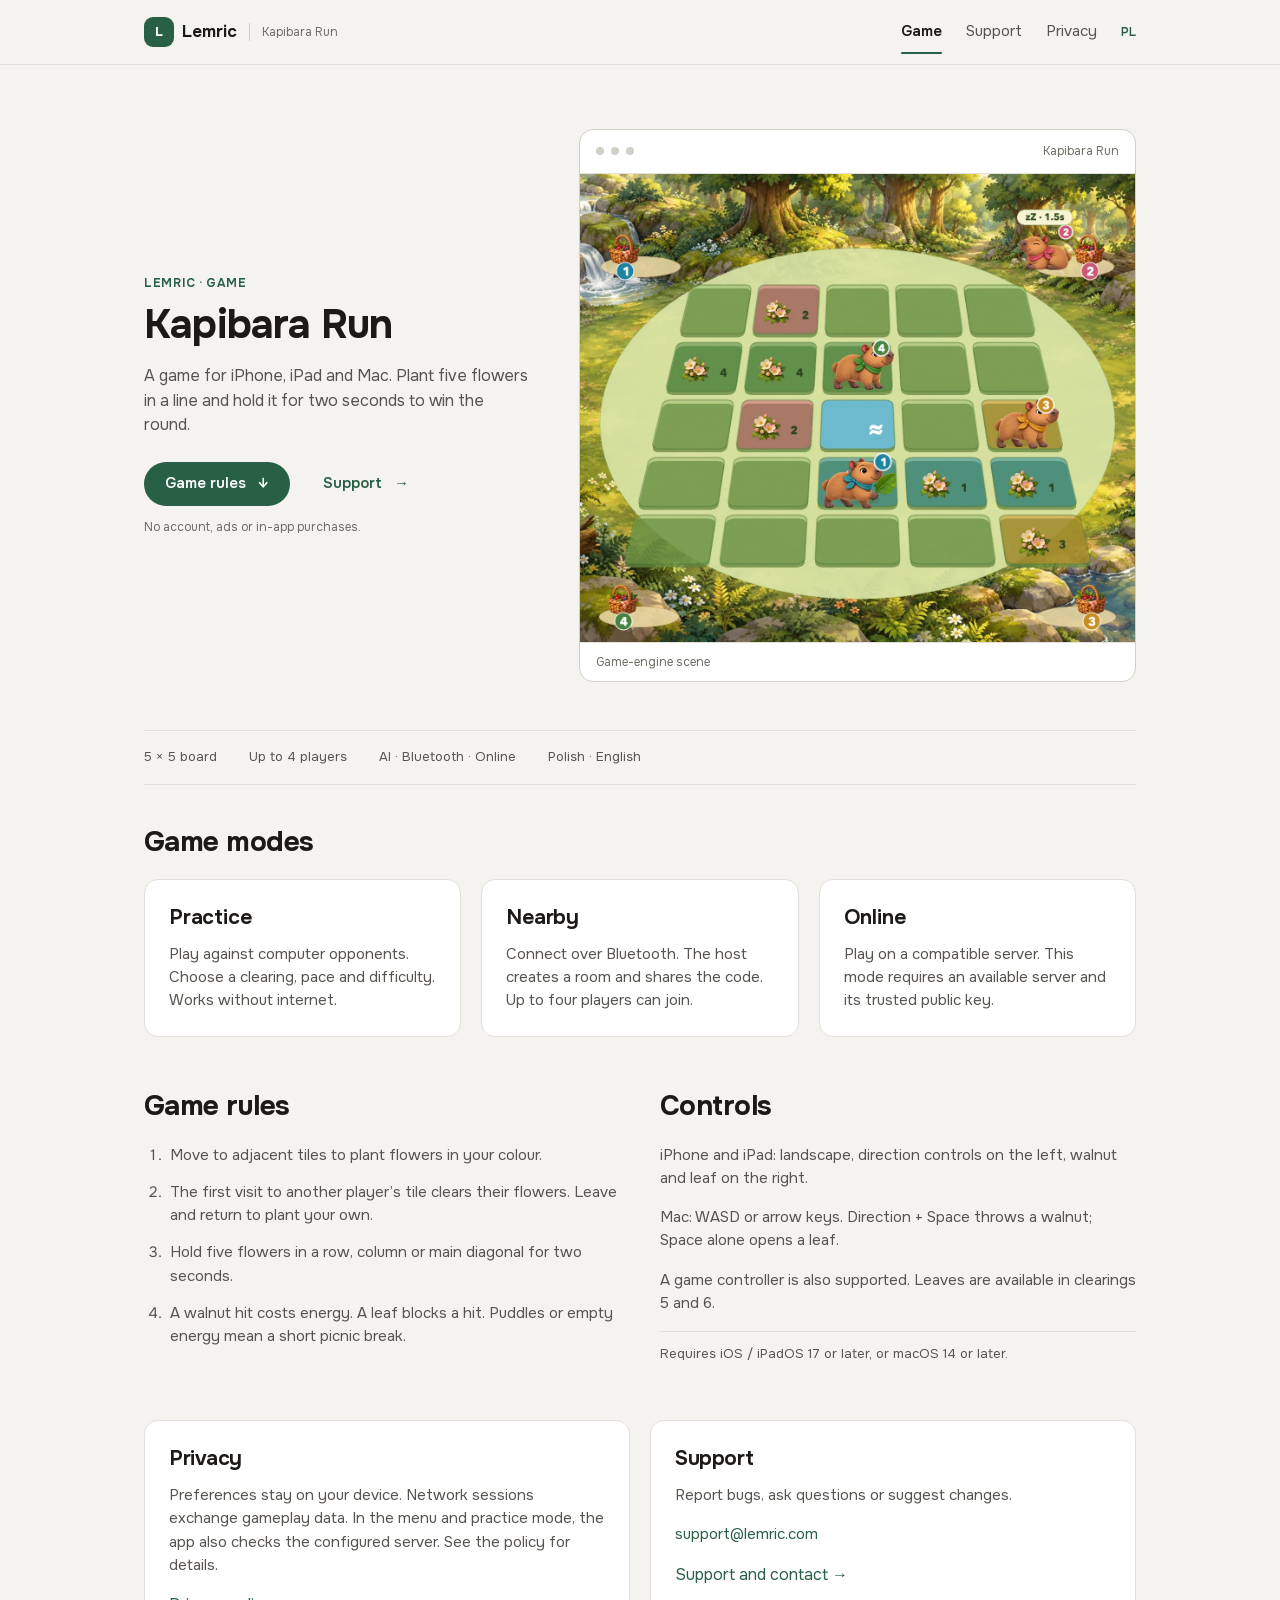
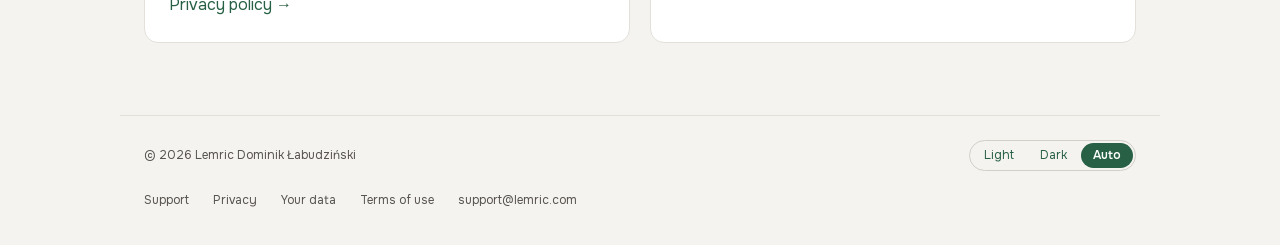
==== en/index.html @ 9fe1a5b9 "first commit" ====
<!DOCTYPE html>

<html lang="en">
<head>
<meta charset="utf-8"/>
<meta content="width=device-width, initial-scale=1" name="viewport"/>
<meta content="light dark" name="color-scheme"/>
<meta content="Kapibara Run — a game for iPhone, iPad and Mac. Rules, support and privacy policy." name="description"/>
<meta content="strict-origin-when-cross-origin" name="referrer"/>
<meta content="website" property="og:type"/>
<meta content="Kapibara Run · Lemric" property="og:title"/>
<meta content="Kapibara Run — a game for iPhone, iPad and Mac. Rules, support and privacy policy." property="og:description"/>
<title>Kapibara Run · Lemric</title>
<link href="../assets/icon.png" rel="icon" type="image/png"/>
<link href="../assets/style.css" rel="stylesheet"/>
<link href="../index.html" hreflang="pl" rel="alternate"/>
<link as="font" crossorigin="" href="../assets/Onest-Latin.woff2" rel="preload" type="font/woff2"/><script src="../assets/theme.js"></script></head>
<body>
<a class="skip" href="#main">Skip to content</a>
<header class="masthead"><div class="masthead-inner"><a class="brand" href="index.html"><span aria-hidden="true" class="brand-mark">L</span><span>Lemric</span></a><span class="product-name">Kapibara Run</span><nav aria-label="Main navigation"><a aria-current="page" href="index.html">Game</a><a href="support.html">Support</a><a href="privacy.html">Privacy</a><a class="language" href="../index.html" hreflang="pl" lang="pl">PL</a></nav></div></header>
<main class="site-main wrap" id="main"><section class="product-hero"><div class="hero-copy"><p class="eyebrow">LEMRIC · GAME</p><h1>Kapibara Run</h1><p class="lead">A game for iPhone, iPad and Mac. Plant five flowers in a line and hold it for two seconds to win the round.</p><div class="actions"><a class="button" href="#game">Game rules<span aria-hidden="true">↓</span></a><a class="button button-quiet" href="support.html">Support<span aria-hidden="true">→</span></a></div><p class="hero-note">No account, ads or in-app purchases.</p></div><figure class="product-preview"><div class="preview-bar"><span aria-hidden="true"></span><span aria-hidden="true"></span><span aria-hidden="true"></span><small>Kapibara Run</small></div><img alt="Five by five board with capybaras and flower paths" fetchpriority="high" height="1080" src="../assets/board.webp" width="1280"/><figcaption>Game-engine scene</figcaption></figure></section>
<ul aria-label="Game information" class="feature-strip"><li>5 × 5 board</li><li>Up to 4 players</li><li>AI · Bluetooth · Online</li><li>Polish · English</li></ul>
<section class="page-section"><h2>Game modes</h2><div class="cards-grid"><article class="info-card"><h3>Practice</h3><p>Play against computer opponents. Choose a clearing, pace and difficulty. Works without internet.</p></article><article class="info-card"><h3>Nearby</h3><p>Connect over Bluetooth. The host creates a room and shares the code. Up to four players can join.</p></article><article class="info-card"><h3>Online</h3><p>Play on a compatible server. This mode requires an available server and its trusted public key.</p></article></div></section>
<section class="page-section rules-layout" id="game"><div><h2>Game rules</h2><ol class="rules-list"><li>Move to adjacent tiles to plant flowers in your colour.</li><li>The first visit to another player’s tile clears their flowers. Leave and return to plant your own.</li><li>Hold five flowers in a row, column or main diagonal for two seconds.</li><li>A walnut hit costs energy. A leaf blocks a hit. Puddles or empty energy mean a short picnic break.</li></ol></div><div><h2>Controls</h2><p>iPhone and iPad: landscape, direction controls on the left, walnut and leaf on the right.</p><p>Mac: WASD or arrow keys. Direction + Space throws a walnut; Space alone opens a leaf.</p><p>A game controller is also supported. Leaves are available in clearings 5 and 6.</p><p class="requirements">Requires iOS / iPadOS 17 or later, or macOS 14 or later.</p></div></section>
<section class="page-section details-grid"><article class="info-card"><h2>Privacy</h2><p>Preferences stay on your device. Network sessions exchange gameplay data. In the menu and practice mode, the app also checks the configured server. See the policy for details.</p><a href="privacy.html">Privacy policy <span aria-hidden="true">→</span></a></article><article class="info-card"><h2>Support</h2><p>Report bugs, ask questions or suggest changes.</p><p><a href="mailto:support@lemric.com">support@lemric.com</a></p><a href="support.html">Support and contact <span aria-hidden="true">→</span></a></article></section></main>
<footer class="footer wrap"><div class="footer-top"><p>© 2026 Lemric Dominik Łabudziński</p><div aria-label="Colour theme" class="theme-switcher" role="group"><button aria-pressed="false" data-theme-choice="light" type="button">Light</button><button aria-pressed="false" data-theme-choice="dark" type="button">Dark</button><button aria-pressed="true" data-theme-choice="auto" type="button">Auto</button></div></div><nav aria-label="Footer" class="footer-links"><a href="support.html">Support</a><a href="privacy.html">Privacy</a><a href="privacy-choices.html">Your data</a><a href="terms.html">Terms of use</a><a href="mailto:support@lemric.com">support@lemric.com</a></nav></footer>
</body>
</html>
---- assets/style.css ----
@charset "UTF-8";
/* Shared Onest typography, dimensions and surfaces from labudzinski.com / lemric.com.
   Kapibara Run uses green accents. All URLs are relative for GitHub Project Pages. */
@font-face {
  font-family: Onest; font-style: normal; font-weight: 100 900; font-display: swap;
  src: url('Onest-LatinExt.woff2') format('woff2');
  unicode-range: U+0100-02BA,U+02BD-02C5,U+02C7-02CC,U+02CE-02D7,U+02DD-02FF,U+0304,U+0308,U+0329,U+1D00-1DBF,U+1E00-1E9F,U+1EF2-1EFF,U+2020,U+20A0-20AB,U+20AD-20C4,U+2113,U+2C60-2C7F,U+A720-A7FF;
}
@font-face {
  font-family: Onest; font-style: normal; font-weight: 100 900; font-display: swap;
  src: url('Onest-Latin.woff2') format('woff2');
  unicode-range: U+0000-00FF,U+0131,U+0152-0153,U+02BB-02BC,U+02C6,U+02DA,U+02DC,U+0304,U+0308,U+0329,U+2000-206F,U+20AC,U+2122,U+2191,U+2193,U+2212,U+2215,U+FEFF,U+FFFD;
}
:root {
  color-scheme: light;
  --font: Onest, 'Segoe UI', 'Helvetica Neue', Helvetica, Arial, sans-serif;
  --surface: #f4f3f0; --surface-raised: #fff; --surface-sunken: #eae8e3;
  --border: #d2cfc8; --border-soft: #e3e0da;
  --text: #1c1917; --text-secondary: #57534e; --text-tertiary: #716b63;
  --accent: #276044; --accent-hover: #1c4b32; --accent-contrast: #fff;
  --accent-tint: rgb(39 96 68 / 8%);
  --segment-fill: #276044; --segment-ink: #fff;
  --radius-sm: 6px; --radius-md: 10px; --radius-lg: 14px; --radius-full: 999px;
  --measure-page: 1040px; --measure-text: 68ch; --nav-height: 64px;
  --space-1: 4px; --space-2: 8px; --space-3: 12px; --space-4: 16px;
  --space-5: 24px; --space-6: 32px; --space-7: 48px; --space-8: 64px;
}
:root[data-theme='dark'] {
  color-scheme: dark;
  --surface: #14181f; --surface-raised: #1c222d; --surface-sunken: #0e1116;
  --border: #2e3642; --border-soft: #232a35;
  --text: #f4f2ee; --text-secondary: #b0aaa2; --text-tertiary: #a59f97;
  --accent: #7ebf97; --accent-hover: #a4d6b6; --accent-contrast: #10251a;
  --accent-tint: rgb(126 191 151 / 10%);
  --segment-fill: #276044; --segment-ink: #fff;
}
@media (prefers-color-scheme: dark) {
  :root:not([data-theme='light']) {
    color-scheme: dark;
    --surface: #14181f; --surface-raised: #1c222d; --surface-sunken: #0e1116;
    --border: #2e3642; --border-soft: #232a35;
    --text: #f4f2ee; --text-secondary: #b0aaa2; --text-tertiary: #a59f97;
    --accent: #7ebf97; --accent-hover: #a4d6b6; --accent-contrast: #10251a;
    --accent-tint: rgb(126 191 151 / 10%);
    --segment-fill: #276044; --segment-ink: #fff;
  }
}
*, *::before, *::after { box-sizing: border-box; }
html { scroll-behavior: smooth; scroll-padding-top: 88px; background: var(--surface); color: var(--text); }
body { margin: 0; font: 400 16px/1.55 var(--font); background: var(--surface); color: var(--text); -webkit-font-smoothing: antialiased; -webkit-text-size-adjust: 100%; }
button { font: inherit; cursor: pointer; }
a { color: var(--accent); text-decoration: none; text-underline-offset: 4px; }
a:hover { color: var(--accent-hover); text-decoration: underline; }
.legal p a, .contact-card p a, .faq p a { text-decoration: underline; }
a:focus-visible, button:focus-visible, summary:focus-visible { outline: 2px solid var(--accent); outline-offset: 4px; }
::selection { background: var(--accent); color: var(--accent-contrast); }
h1, h2, h3 { margin: 0; color: var(--text); text-wrap: pretty; }
h1 { font: 700 40px/1.12 var(--font); letter-spacing: -.02em; }
h2 { font: 700 28px/1.22 var(--font); letter-spacing: -.02em; margin-bottom: 20px; }
h3 { font: 650 21px/1.28 var(--font); letter-spacing: -.01em; margin-bottom: 12px; }
p { margin: 0 0 16px; color: var(--text-secondary); }
img { display: block; max-width: 100%; height: auto; }
.wrap { max-width: var(--measure-page); width: 100%; padding-inline: 24px; margin-inline: auto; }
.site-main { min-height: calc(100dvh - 200px); padding-top: 24px; padding-bottom: 32px; }
.skip { position: fixed; top: -100px; left: 16px; z-index: 100; padding: 12px 16px; border-radius: 6px; background: var(--accent); color: var(--accent-contrast); }
.skip:focus { top: 8px; }
.masthead { position: sticky; top: 0; z-index: 30; background: var(--surface); border-bottom: 1px solid var(--border-soft); }
.masthead-inner { max-width: var(--measure-page); min-height: var(--nav-height); margin: auto; padding: 0 24px; display: flex; align-items: center; gap: 12px; }
.brand { display: inline-flex; align-items: center; gap: 8px; color: var(--text); font: 650 17px/1.35 var(--font); white-space: nowrap; }
.brand:hover { color: var(--text); text-decoration: none; }
.brand-mark { display: grid; place-items: center; width: 30px; height: 30px; border-radius: 9px; background: var(--accent); color: var(--accent-contrast); font-size: 13px; font-weight: 750; }
.product-name { color: var(--text-tertiary); font-size: 12px; padding-left: 12px; border-left: 1px solid var(--border); white-space: nowrap; }
.masthead nav { display: flex; align-items: center; gap: 24px; margin-left: auto; font-size: 15px; }
.masthead nav a { position: relative; display: block; padding: 20px 0; color: var(--text-secondary); }
.masthead nav a:hover { color: var(--text); text-decoration: none; }
.masthead nav a[aria-current='page'] { color: var(--text); font-weight: 600; }
.masthead nav a[aria-current='page']::after { content: ''; position: absolute; left: 0; right: 0; bottom: 10px; height: 2px; border-radius: 2px; background: var(--accent); }
.masthead nav .language { color: var(--accent); font-size: 12px; font-weight: 600; }
.eyebrow { margin: 0 0 12px; color: var(--accent); font: 650 12px/1.35 var(--font); letter-spacing: .06em; text-transform: uppercase; }
.lead { font-size: 16px; line-height: 1.55; max-width: 58ch; }
.product-hero { display: grid; grid-template-columns: minmax(0, .82fr) minmax(0, 1.18fr); align-items: center; gap: 48px; padding: 40px 0 48px; }
.product-hero .lead { margin: 16px 0 24px; }
.actions { display: flex; align-items: center; flex-wrap: wrap; gap: 12px; }
.button { display: inline-flex; align-items: center; justify-content: center; gap: 12px; min-height: 44px; padding: 10px 20px; border: 1px solid transparent; border-radius: var(--radius-full); background: var(--accent); color: var(--accent-contrast); font: 590 15px/1.45 var(--font); overflow-wrap: anywhere; }
.button:hover { background: var(--accent-hover); color: var(--accent-contrast); text-decoration: none; }
.button-quiet { background: transparent; color: var(--accent); }
.button-quiet:hover { background: var(--accent-tint); color: var(--accent); }
.hero-note { margin: 12px 0 0; color: var(--text-tertiary); font-size: 12px; }
.product-preview { margin: 0; overflow: hidden; border: 1px solid var(--border); border-radius: var(--radius-lg); background: var(--surface-raised); }
.preview-bar { display: flex; align-items: center; gap: 7px; padding: 12px 16px; border-bottom: 1px solid var(--border-soft); }
.preview-bar>span { width: 8px; height: 8px; border-radius: 50%; background: var(--border); }
.preview-bar small { margin-left: auto; color: var(--text-tertiary); font-size: 12px; }
.product-preview img { width: 100%; }
.product-preview figcaption { padding: 10px 16px; color: var(--text-tertiary); font-size: 12px; border-top: 1px solid var(--border-soft); }
.feature-strip { display: flex; flex-wrap: wrap; gap: 12px 32px; list-style: none; margin: 0 0 40px; padding: 16px 0; border-block: 1px solid var(--border-soft); color: var(--text-secondary); font-size: 13px; }
.page-section { margin-bottom: 40px; }
.cards-grid { display: grid; grid-template-columns: repeat(3, minmax(0, 1fr)); gap: 20px; }
.info-card { padding: 24px; background: var(--surface-raised); border: 1px solid var(--border-soft); border-radius: var(--radius-lg); min-width: 0; }
.info-card p { font-size: 15px; }
.info-card p:last-child { margin: 0; }
.info-card h2 { font: 650 21px/1.28 var(--font); margin-bottom: 12px; }
.rules-layout { display: grid; grid-template-columns: minmax(0, 1fr) minmax(0, 1fr); gap: 40px; padding-top: 12px; }
.rules-layout p, .rules-list { color: var(--text-secondary); font-size: 15px; }
.rules-list { margin: 0; padding-left: 22px; }
.rules-list li { padding: 0 0 14px 4px; }
.requirements { color: var(--text-tertiary); font-size: 13px !important; padding-top: 12px; border-top: 1px solid var(--border-soft); }
.details-grid { display: grid; grid-template-columns: 1fr 1fr; gap: 20px; }
.page-heading { padding: 12px 0 28px; }
.page-heading h1 { font-size: 36px; margin-bottom: 12px; }
.page-heading .lead { margin-bottom: 12px; }
.page-heading>.eyebrow { margin-bottom: 8px; }
.updated { color: var(--text-tertiary); font-size: 12px; margin: 0; }
.support-layout { display: grid; grid-template-columns: minmax(0, 1.2fr) minmax(0, 1fr); gap: 32px; align-items: start; margin-bottom: 32px; }
.contact-card { background: var(--surface-raised); border: 1px solid var(--border-soft); border-radius: var(--radius-lg); padding: 24px; }
.contact-card h2, .report-tips h2 { font-size: 21px; font-weight: 650; margin-bottom: 16px; }
.contact-card p, .report-tips ul { font-size: 15px; }
.contact-card .button { margin-bottom: 20px; max-width: 100%; }
.contact-card .fine { font-size: 12px; margin-bottom: 0; }
.report-tips { padding: 24px 0; }
.report-tips ul { padding-left: 20px; margin: 0; color: var(--text-secondary); }
.report-tips li { margin-bottom: 8px; }
.faq { max-width: 760px; margin: 0 0 24px; }
.faq>.eyebrow { display: none; }
.faq details { padding: 16px 0; border-bottom: 1px solid var(--border-soft); }
.faq summary { cursor: pointer; font-weight: 590; font-size: 15px; }
.faq details p { font-size: 15px; margin: 12px 0 0; }
.faq>p { margin-top: 24px; }
.legal-layout { display: grid; grid-template-columns: 224px minmax(0, 1fr); gap: 40px; align-items: start; }
.contents { position: sticky; top: 88px; border-left: 1px solid var(--border); padding-left: 20px; }
.contents .eyebrow { font-size: 11px; }
.contents ol { padding-left: 18px; margin: 0; font-size: 12px; color: var(--text-secondary); }
.contents li { padding-block: 4px; }
.contents a { color: var(--text-secondary); }
.contents a:hover { color: var(--accent); }
.legal { min-width: 0; padding-bottom: 24px; overflow-wrap: anywhere; }
.legal.narrow { max-width: 760px; }
.legal section { border-bottom: 1px solid var(--border-soft); padding-bottom: 16px; margin-bottom: 24px; }
.legal h2 { font-size: 21px; line-height: 1.28; font-weight: 650; margin-bottom: 16px; }
.legal h2 span { color: var(--text-tertiary); font-weight: 400; font-size: 13px; margin-right: 8px; }
.legal p { font-size: 15px; line-height: 1.7; }
.legal-contact { background: var(--surface-raised); padding: 24px; border: 1px solid var(--border-soft); border-radius: var(--radius-lg); }
.legal-contact .button { max-width: 100%; }
.legal-contact p:last-child { margin-top: 16px; margin-bottom: 0; }
.footer { border-top: 1px solid var(--border-soft); padding-block: 24px 32px; font-size: 12px; color: var(--text-secondary); }
.footer-top { display: flex; align-items: center; justify-content: space-between; flex-wrap: wrap; gap: 16px; }
.footer-top p { margin: 0; }
.footer-links { display: flex; align-items: center; flex-wrap: wrap; gap: 8px 24px; margin-top: 16px; }
.footer-links a { color: var(--text-secondary); padding-block: 4px; }
.footer-links a:hover { color: var(--accent); }
.theme-switcher { display: none; align-items: center; gap: 2px; padding: 2px; border: 1px solid var(--border); border-radius: var(--radius-full); }
.js .theme-switcher { display: inline-flex; }
.theme-switcher button { padding: 4px 12px; border: 0; border-radius: var(--radius-full); color: var(--accent); background: transparent; font: 400 12px/1.4 var(--font); }
.theme-switcher button:hover { background: var(--accent-tint); }
.theme-switcher button[aria-pressed='true'] { color: var(--segment-ink); background: var(--segment-fill); font-weight: 590; }
@media (max-width: 760px) {
  .product-hero { gap: 24px; grid-template-columns: 1fr; padding: 16px 0 28px; }
  .product-hero h1 { font-size: 36px; }
  .cards-grid { grid-template-columns: 1fr; gap: 16px; }
  .rules-layout { gap: 24px; }
  .legal-layout { grid-template-columns: 1fr; gap: 24px; }
  .contents { position: static; border: 1px solid var(--border-soft); border-radius: var(--radius-md); padding: 20px; }
  .contents ol { columns: 2; column-gap: 24px; }
  .contents li { break-inside: avoid; }
}
@media (max-width: 560px) {
  html { scroll-padding-top: 128px; }
  .wrap, .masthead-inner { padding-inline: 16px; }
  .masthead-inner { flex-wrap: wrap; gap: 0 12px; padding-top: 12px; }
  .masthead nav { width: 100%; justify-content: space-between; margin-left: 0; gap: 16px; }
  .masthead nav a { padding: 14px 0; font-size: 13px; }
  .masthead nav a[aria-current='page']::after { bottom: 6px; }
  .product-name { font-size: 11px; }
  .site-main { padding-top: 16px; }
  h1, .page-heading h1, .product-hero h1 { font-size: 28px; }
  h2 { font-size: 24px; }
  .feature-strip { gap: 8px 24px; margin-bottom: 28px; font-size: 12px; }
  .info-card, .contact-card, .legal-contact { padding: 20px; }
  .rules-layout, .details-grid, .support-layout { grid-template-columns: 1fr; gap: 24px; }
  .report-tips { padding-block: 0; }
  .contents ol { columns: 1; }
  .footer-top { flex-direction: column; align-items: flex-start; }
  .footer-links { gap: 8px 20px; }
  .page-section { margin-bottom: 32px; }
}
@media (prefers-reduced-motion: reduce) { html { scroll-behavior: auto; } }
@media print {
  :root, :root[data-theme], :root:not([data-theme='light']) { color-scheme: light; --surface: #fff; --text: #111; --text-secondary: #333; --text-tertiary: #444; --accent: #276044; --surface-raised: #fff; --border-soft: #ddd; }
  .masthead, .footer, .contents, .skip, .actions { display: none; }
  .site-main { max-width: none; min-height: 0; }
  .legal-layout, .product-hero { display: block; }
  .product-preview { max-width: 400px; }
  .button { background: transparent; color: #111; border-color: #777; }
}
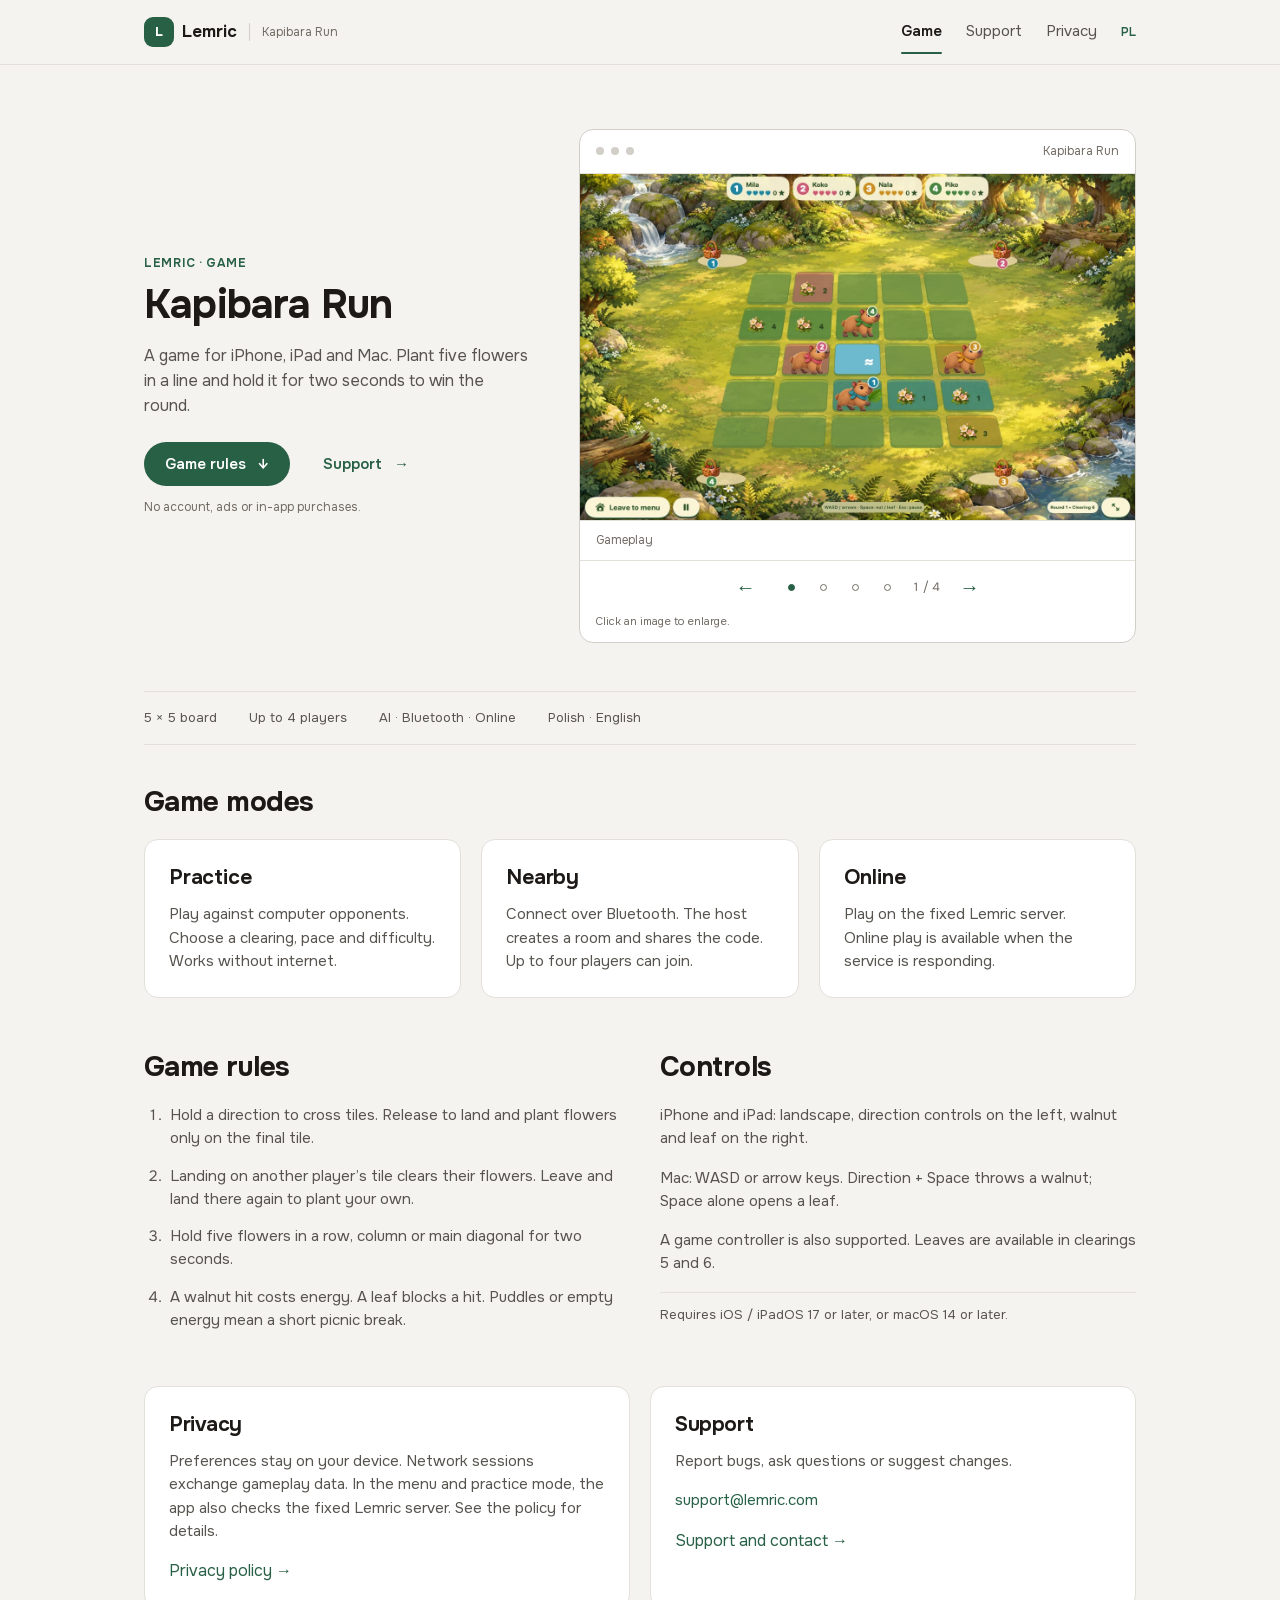
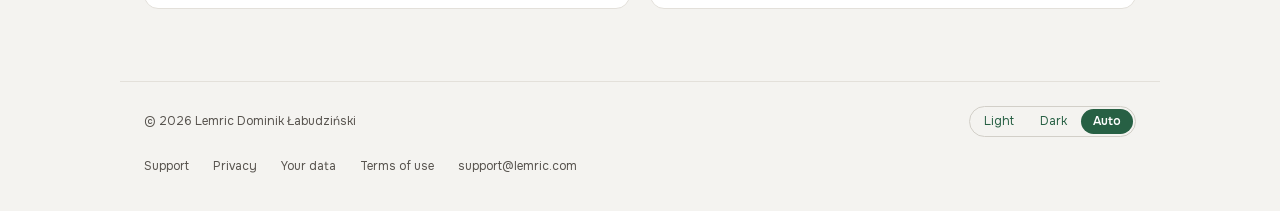
==== commit d461c105: "second commit" ====
--- a/en/index.html
+++ b/en/index.html
@@ -18,11 +18,29 @@
 <body>
 <a class="skip" href="#main">Skip to content</a>
 <header class="masthead"><div class="masthead-inner"><a class="brand" href="index.html"><span aria-hidden="true" class="brand-mark">L</span><span>Lemric</span></a><span class="product-name">Kapibara Run</span><nav aria-label="Main navigation"><a aria-current="page" href="index.html">Game</a><a href="support.html">Support</a><a href="privacy.html">Privacy</a><a class="language" href="../index.html" hreflang="pl" lang="pl">PL</a></nav></div></header>
-<main class="site-main wrap" id="main"><section class="product-hero"><div class="hero-copy"><p class="eyebrow">LEMRIC · GAME</p><h1>Kapibara Run</h1><p class="lead">A game for iPhone, iPad and Mac. Plant five flowers in a line and hold it for two seconds to win the round.</p><div class="actions"><a class="button" href="#game">Game rules<span aria-hidden="true">↓</span></a><a class="button button-quiet" href="support.html">Support<span aria-hidden="true">→</span></a></div><p class="hero-note">No account, ads or in-app purchases.</p></div><figure class="product-preview"><div class="preview-bar"><span aria-hidden="true"></span><span aria-hidden="true"></span><span aria-hidden="true"></span><small>Kapibara Run</small></div><img alt="Five by five board with capybaras and flower paths" fetchpriority="high" height="1080" src="../assets/board.webp" width="1280"/><figcaption>Game-engine scene</figcaption></figure></section>
+<main class="site-main wrap" id="main"><section class="product-hero"><div class="hero-copy"><p class="eyebrow">LEMRIC · GAME</p><h1>Kapibara Run</h1><p class="lead">A game for iPhone, iPad and Mac. Plant five flowers in a line and hold it for two seconds to win the round.</p><div class="actions"><a class="button" href="#game">Game rules<span aria-hidden="true">↓</span></a><a class="button button-quiet" href="support.html">Support<span aria-hidden="true">→</span></a></div><p class="hero-note">No account, ads or in-app purchases.</p></div><section class="product-preview screenshot-carousel" data-carousel="" aria-label="Game screenshots" aria-roledescription="carousel">
+<div class="preview-bar"><span aria-hidden="true"></span><span aria-hidden="true"></span><span aria-hidden="true"></span><small>Kapibara Run</small></div>
+<div class="carousel-track" tabindex="0" aria-label="Screenshots — swipe or use arrow keys">
+<figure class="carousel-slide" role="group" aria-roledescription="slide" aria-label="1 of 4: Gameplay"><a href="../assets/screenshots/en/game.webp" aria-label="Enlarge: Gameplay"><img src="../assets/screenshots/en/game.webp" width="1280" height="800" alt="Game board with four capybaras, flowers and energy indicators" fetchpriority="high"/></a><figcaption>Gameplay</figcaption></figure>
+<figure class="carousel-slide" role="group" aria-roledescription="slide" aria-label="2 of 4: Main menu"><a href="../assets/screenshots/en/menu.webp" aria-label="Enlarge: Main menu"><img src="../assets/screenshots/en/menu.webp" width="1280" height="800" alt="Kapibara Run main menu with play and settings controls" loading="lazy"/></a><figcaption>Main menu</figcaption></figure>
+<figure class="carousel-slide" role="group" aria-roledescription="slide" aria-label="3 of 4: Round won"><a href="../assets/screenshots/en/win.webp" aria-label="Enlarge: Round won"><img src="../assets/screenshots/en/win.webp" width="1280" height="800" alt="Mila’s victory after holding five flowers in a line" loading="lazy"/></a><figcaption>Round won</figcaption></figure>
+<figure class="carousel-slide" role="group" aria-roledescription="slide" aria-label="4 of 4: Pause"><a href="../assets/screenshots/en/pause.webp" aria-label="Enlarge: Pause"><img src="../assets/screenshots/en/pause.webp" width="1280" height="800" alt="Paused game with resume and main menu controls" loading="lazy"/></a><figcaption>Pause</figcaption></figure>
+</div>
+<div class="carousel-controls"><button type="button" data-previous="" aria-label="Previous screenshot"><span aria-hidden="true">←</span></button><div class="carousel-dots" role="group" aria-label="Choose screenshot">
+<button type="button" data-slide="0" aria-label="Gameplay" aria-pressed="true"><span aria-hidden="true"></span></button>
+<button type="button" data-slide="1" aria-label="Main menu" aria-pressed="false"><span aria-hidden="true"></span></button>
+<button type="button" data-slide="2" aria-label="Round won" aria-pressed="false"><span aria-hidden="true"></span></button>
+<button type="button" data-slide="3" aria-label="Pause" aria-pressed="false"><span aria-hidden="true"></span></button>
+</div><span class="carousel-count" aria-live="polite" aria-atomic="true">1 / 4</span><button type="button" data-next="" aria-label="Next screenshot"><span aria-hidden="true">→</span></button></div>
+<p class="carousel-hint">Click an image to enlarge.</p>
+<dialog class="screenshot-dialog" aria-label="Enlarged game screenshot"><div class="dialog-content"><button class="dialog-close" type="button" autofocus="">Close <span aria-hidden="true">×</span></button><figure><img src="../assets/screenshots/en/game.webp" width="1280" height="800" alt="Game board with four capybaras, flowers and energy indicators" loading="lazy"/><figcaption>Gameplay</figcaption></figure></div></dialog>
+</section></section>
 <ul aria-label="Game information" class="feature-strip"><li>5 × 5 board</li><li>Up to 4 players</li><li>AI · Bluetooth · Online</li><li>Polish · English</li></ul>
-<section class="page-section"><h2>Game modes</h2><div class="cards-grid"><article class="info-card"><h3>Practice</h3><p>Play against computer opponents. Choose a clearing, pace and difficulty. Works without internet.</p></article><article class="info-card"><h3>Nearby</h3><p>Connect over Bluetooth. The host creates a room and shares the code. Up to four players can join.</p></article><article class="info-card"><h3>Online</h3><p>Play on a compatible server. This mode requires an available server and its trusted public key.</p></article></div></section>
-<section class="page-section rules-layout" id="game"><div><h2>Game rules</h2><ol class="rules-list"><li>Move to adjacent tiles to plant flowers in your colour.</li><li>The first visit to another player’s tile clears their flowers. Leave and return to plant your own.</li><li>Hold five flowers in a row, column or main diagonal for two seconds.</li><li>A walnut hit costs energy. A leaf blocks a hit. Puddles or empty energy mean a short picnic break.</li></ol></div><div><h2>Controls</h2><p>iPhone and iPad: landscape, direction controls on the left, walnut and leaf on the right.</p><p>Mac: WASD or arrow keys. Direction + Space throws a walnut; Space alone opens a leaf.</p><p>A game controller is also supported. Leaves are available in clearings 5 and 6.</p><p class="requirements">Requires iOS / iPadOS 17 or later, or macOS 14 or later.</p></div></section>
-<section class="page-section details-grid"><article class="info-card"><h2>Privacy</h2><p>Preferences stay on your device. Network sessions exchange gameplay data. In the menu and practice mode, the app also checks the configured server. See the policy for details.</p><a href="privacy.html">Privacy policy <span aria-hidden="true">→</span></a></article><article class="info-card"><h2>Support</h2><p>Report bugs, ask questions or suggest changes.</p><p><a href="mailto:support@lemric.com">support@lemric.com</a></p><a href="support.html">Support and contact <span aria-hidden="true">→</span></a></article></section></main>
+<section class="page-section"><h2>Game modes</h2><div class="cards-grid"><article class="info-card"><h3>Practice</h3><p>Play against computer opponents. Choose a clearing, pace and difficulty. Works without internet.</p></article><article class="info-card"><h3>Nearby</h3><p>Connect over Bluetooth. The host creates a room and shares the code. Up to four players can join.</p></article><article class="info-card"><h3>Online</h3><p>Play on the fixed Lemric server. Online play is available when the service is responding.</p></article></div></section>
+<section class="page-section rules-layout" id="game"><div><h2>Game rules</h2><ol class="rules-list"><li>Hold a direction to cross tiles. Release to land and plant flowers only on the final tile.</li><li>Landing on another player’s tile clears their flowers. Leave and land there again to plant your own.</li><li>Hold five flowers in a row, column or main diagonal for two seconds.</li><li>A walnut hit costs energy. A leaf blocks a hit. Puddles or empty energy mean a short picnic break.</li></ol></div><div><h2>Controls</h2><p>iPhone and iPad: landscape, direction controls on the left, walnut and leaf on the right.</p><p>Mac: WASD or arrow keys. Direction + Space throws a walnut; Space alone opens a leaf.</p><p>A game controller is also supported. Leaves are available in clearings 5 and 6.</p><p class="requirements">Requires iOS / iPadOS 17 or later, or macOS 14 or later.</p></div></section>
+<section class="page-section details-grid"><article class="info-card"><h2>Privacy</h2><p>Preferences stay on your device. Network sessions exchange gameplay data. In the menu and practice mode, the app also checks the fixed Lemric server. See the policy for details.</p><a href="privacy.html">Privacy policy <span aria-hidden="true">→</span></a></article><article class="info-card"><h2>Support</h2><p>Report bugs, ask questions or suggest changes.</p><p><a href="mailto:support@lemric.com">support@lemric.com</a></p><a href="support.html">Support and contact <span aria-hidden="true">→</span></a></article></section></main>
 <footer class="footer wrap"><div class="footer-top"><p>© 2026 Lemric Dominik Łabudziński</p><div aria-label="Colour theme" class="theme-switcher" role="group"><button aria-pressed="false" data-theme-choice="light" type="button">Light</button><button aria-pressed="false" data-theme-choice="dark" type="button">Dark</button><button aria-pressed="true" data-theme-choice="auto" type="button">Auto</button></div></div><nav aria-label="Footer" class="footer-links"><a href="support.html">Support</a><a href="privacy.html">Privacy</a><a href="privacy-choices.html">Your data</a><a href="terms.html">Terms of use</a><a href="mailto:support@lemric.com">support@lemric.com</a></nav></footer>
+<script src="../assets/carousel.js"></script>
 </body>
 </html>
+
--- a/assets/style.css
+++ b/assets/style.css
@@ -90,8 +90,33 @@
 .preview-bar { display: flex; align-items: center; gap: 7px; padding: 12px 16px; border-bottom: 1px solid var(--border-soft); }
 .preview-bar>span { width: 8px; height: 8px; border-radius: 50%; background: var(--border); }
 .preview-bar small { margin-left: auto; color: var(--text-tertiary); font-size: 12px; }
-.product-preview img { width: 100%; }
+.product-preview img { width: 100%; background: url('forest.webp') center / cover; }
 .product-preview figcaption { padding: 10px 16px; color: var(--text-tertiary); font-size: 12px; border-top: 1px solid var(--border-soft); }
+.screenshot-carousel { min-width: 0; }
+.carousel-track { position: relative; display: flex; overflow-x: auto; scroll-snap-type: x mandatory; overscroll-behavior-x: contain; }
+.carousel-track:focus-visible { outline: 2px solid var(--accent); outline-offset: -2px; }
+.carousel-slide { flex: 0 0 100%; min-width: 0; margin: 0; scroll-snap-align: start; }
+.carousel-slide a { display: block; cursor: zoom-in; }
+.carousel-slide a:focus-visible { outline-offset: -3px; }
+.screenshot-carousel img { aspect-ratio: 8 / 5; object-fit: contain; background: none; }
+.carousel-controls { display: none; align-items: center; justify-content: center; gap: 8px; padding: 4px 12px; border-top: 1px solid var(--border-soft); }
+[data-carousel-ready] .carousel-controls { display: flex; }
+.carousel-controls button { display: grid; place-items: center; width: 44px; height: 44px; border: 0; border-radius: var(--radius-sm); background: transparent; color: var(--accent); font-size: 20px; }
+.carousel-controls button:hover { background: var(--accent-tint); }
+.carousel-dots { display: flex; }
+.carousel-dots button { width: 32px; }
+.carousel-dots span { width: 7px; height: 7px; border-radius: 50%; border: 1px solid var(--text-tertiary); }
+.carousel-dots [aria-pressed='true'] span { background: var(--accent); border-color: var(--accent); }
+.carousel-count { color: var(--text-tertiary); font-size: 12px; font-variant-numeric: tabular-nums; white-space: nowrap; }
+.carousel-hint { margin: 0; padding: 0 16px 12px; font-size: 11px; color: var(--text-tertiary); }
+.screenshot-dialog { padding: 0; border: 1px solid var(--border); border-radius: var(--radius-lg); max-width: min(1280px, calc(100vw - 24px)); width: 1280px; max-height: calc(100dvh - 24px); color: var(--text); background: var(--surface-raised); }
+.screenshot-dialog::backdrop { background: rgb(0 0 0 / 78%); }
+.dialog-content { padding: 12px; }
+.dialog-close { display: flex; align-items: center; gap: 12px; margin: 0 0 12px auto; min-height: 44px; padding: 8px 16px; border: 1px solid var(--border); border-radius: var(--radius-full); background: var(--surface-raised); color: var(--accent); font-size: 13px; }
+.dialog-close:hover { background: var(--accent-tint); }
+.screenshot-dialog figure { margin: 0; }
+.screenshot-dialog img { width: 100%; max-height: calc(100dvh - 150px); }
+.screenshot-dialog figcaption { text-align: center; border: 0; padding-bottom: 0; }
 .feature-strip { display: flex; flex-wrap: wrap; gap: 12px 32px; list-style: none; margin: 0 0 40px; padding: 16px 0; border-block: 1px solid var(--border-soft); color: var(--text-secondary); font-size: 13px; }
 .page-section { margin-bottom: 40px; }
 .cards-grid { display: grid; grid-template-columns: repeat(3, minmax(0, 1fr)); gap: 20px; }
@@ -189,5 +214,6 @@
   .site-main { max-width: none; min-height: 0; }
   .legal-layout, .product-hero { display: block; }
   .product-preview { max-width: 400px; }
+  .carousel-controls, .carousel-hint, .screenshot-dialog { display: none !important; }
   .button { background: transparent; color: #111; border-color: #777; }
 }
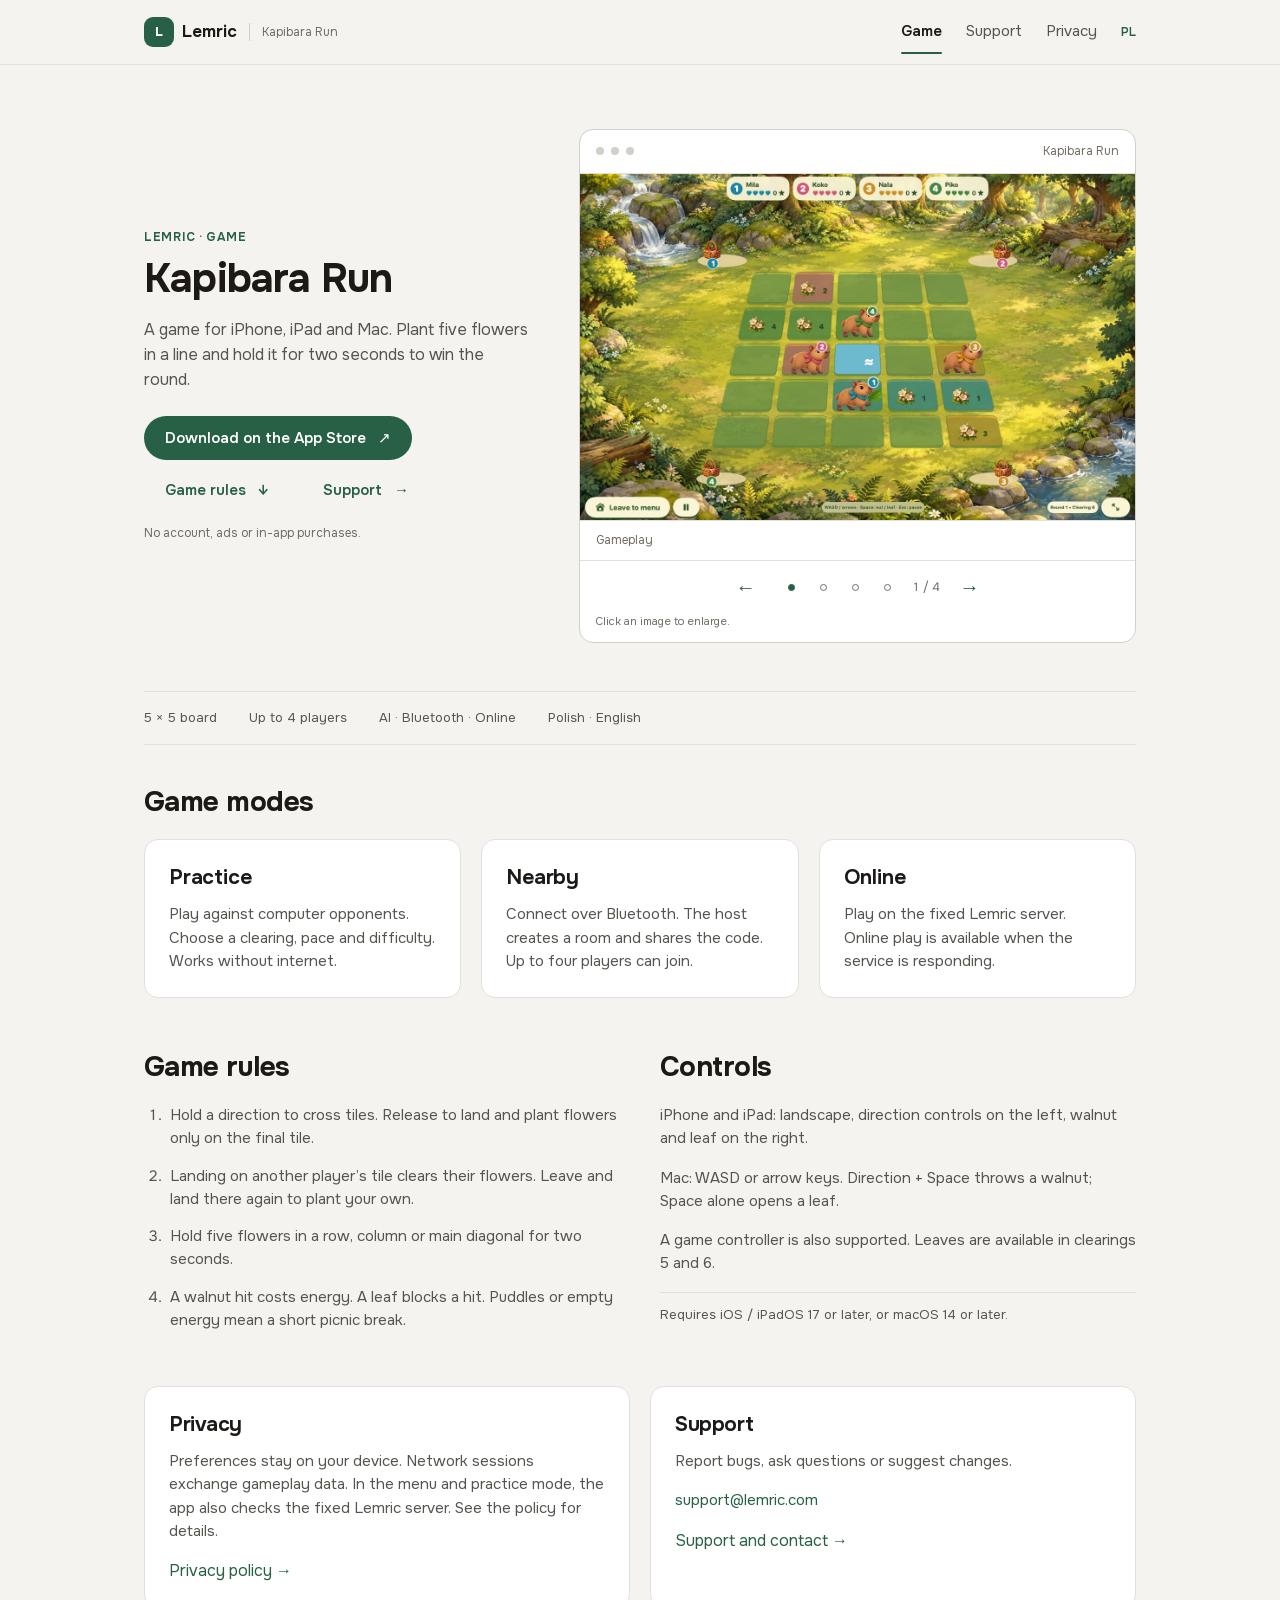
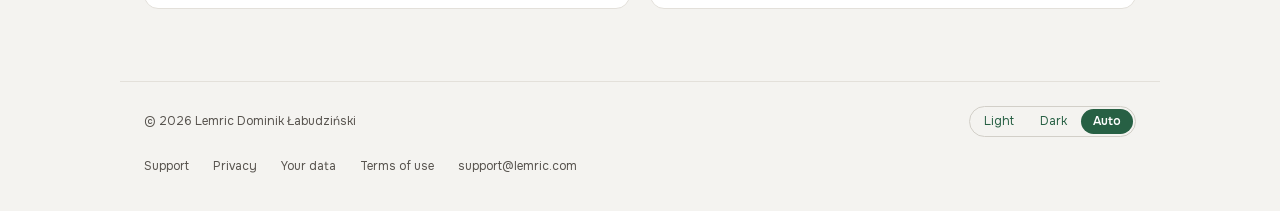
==== commit eb04ee0f: "fx" ====
--- a/en/index.html
+++ b/en/index.html
@@ -18,7 +18,7 @@
 <body>
 <a class="skip" href="#main">Skip to content</a>
 <header class="masthead"><div class="masthead-inner"><a class="brand" href="index.html"><span aria-hidden="true" class="brand-mark">L</span><span>Lemric</span></a><span class="product-name">Kapibara Run</span><nav aria-label="Main navigation"><a aria-current="page" href="index.html">Game</a><a href="support.html">Support</a><a href="privacy.html">Privacy</a><a class="language" href="../index.html" hreflang="pl" lang="pl">PL</a></nav></div></header>
-<main class="site-main wrap" id="main"><section class="product-hero"><div class="hero-copy"><p class="eyebrow">LEMRIC · GAME</p><h1>Kapibara Run</h1><p class="lead">A game for iPhone, iPad and Mac. Plant five flowers in a line and hold it for two seconds to win the round.</p><div class="actions"><a class="button" href="#game">Game rules<span aria-hidden="true">↓</span></a><a class="button button-quiet" href="support.html">Support<span aria-hidden="true">→</span></a></div><p class="hero-note">No account, ads or in-app purchases.</p></div><section class="product-preview screenshot-carousel" data-carousel="" aria-label="Game screenshots" aria-roledescription="carousel">
+<main class="site-main wrap" id="main"><section class="product-hero"><div class="hero-copy"><p class="eyebrow">LEMRIC · GAME</p><h1>Kapibara Run</h1><p class="lead">A game for iPhone, iPad and Mac. Plant five flowers in a line and hold it for two seconds to win the round.</p><div class="actions store-action"><a class="button" href="https://apps.apple.com/us/app/kapibararun/id6821658187">Download on the App Store<span aria-hidden="true">↗</span></a></div><div class="actions"><a class="button button-quiet" href="#game">Game rules<span aria-hidden="true">↓</span></a><a class="button button-quiet" href="support.html">Support<span aria-hidden="true">→</span></a></div><p class="hero-note">No account, ads or in-app purchases.</p></div><section class="product-preview screenshot-carousel" data-carousel="" aria-label="Game screenshots" aria-roledescription="carousel">
 <div class="preview-bar"><span aria-hidden="true"></span><span aria-hidden="true"></span><span aria-hidden="true"></span><small>Kapibara Run</small></div>
 <div class="carousel-track" tabindex="0" aria-label="Screenshots — swipe or use arrow keys">
 <figure class="carousel-slide" role="group" aria-roledescription="slide" aria-label="1 of 4: Gameplay"><a href="../assets/screenshots/en/game.webp" aria-label="Enlarge: Gameplay"><img src="../assets/screenshots/en/game.webp" width="1280" height="800" alt="Game board with four capybaras, flowers and energy indicators" fetchpriority="high"/></a><figcaption>Gameplay</figcaption></figure>
--- a/assets/style.css
+++ b/assets/style.css
@@ -81,6 +81,7 @@
 .product-hero { display: grid; grid-template-columns: minmax(0, .82fr) minmax(0, 1.18fr); align-items: center; gap: 48px; padding: 40px 0 48px; }
 .product-hero .lead { margin: 16px 0 24px; }
 .actions { display: flex; align-items: center; flex-wrap: wrap; gap: 12px; }
+.store-action { margin-bottom: 8px; }
 .button { display: inline-flex; align-items: center; justify-content: center; gap: 12px; min-height: 44px; padding: 10px 20px; border: 1px solid transparent; border-radius: var(--radius-full); background: var(--accent); color: var(--accent-contrast); font: 590 15px/1.45 var(--font); overflow-wrap: anywhere; }
 .button:hover { background: var(--accent-hover); color: var(--accent-contrast); text-decoration: none; }
 .button-quiet { background: transparent; color: var(--accent); }
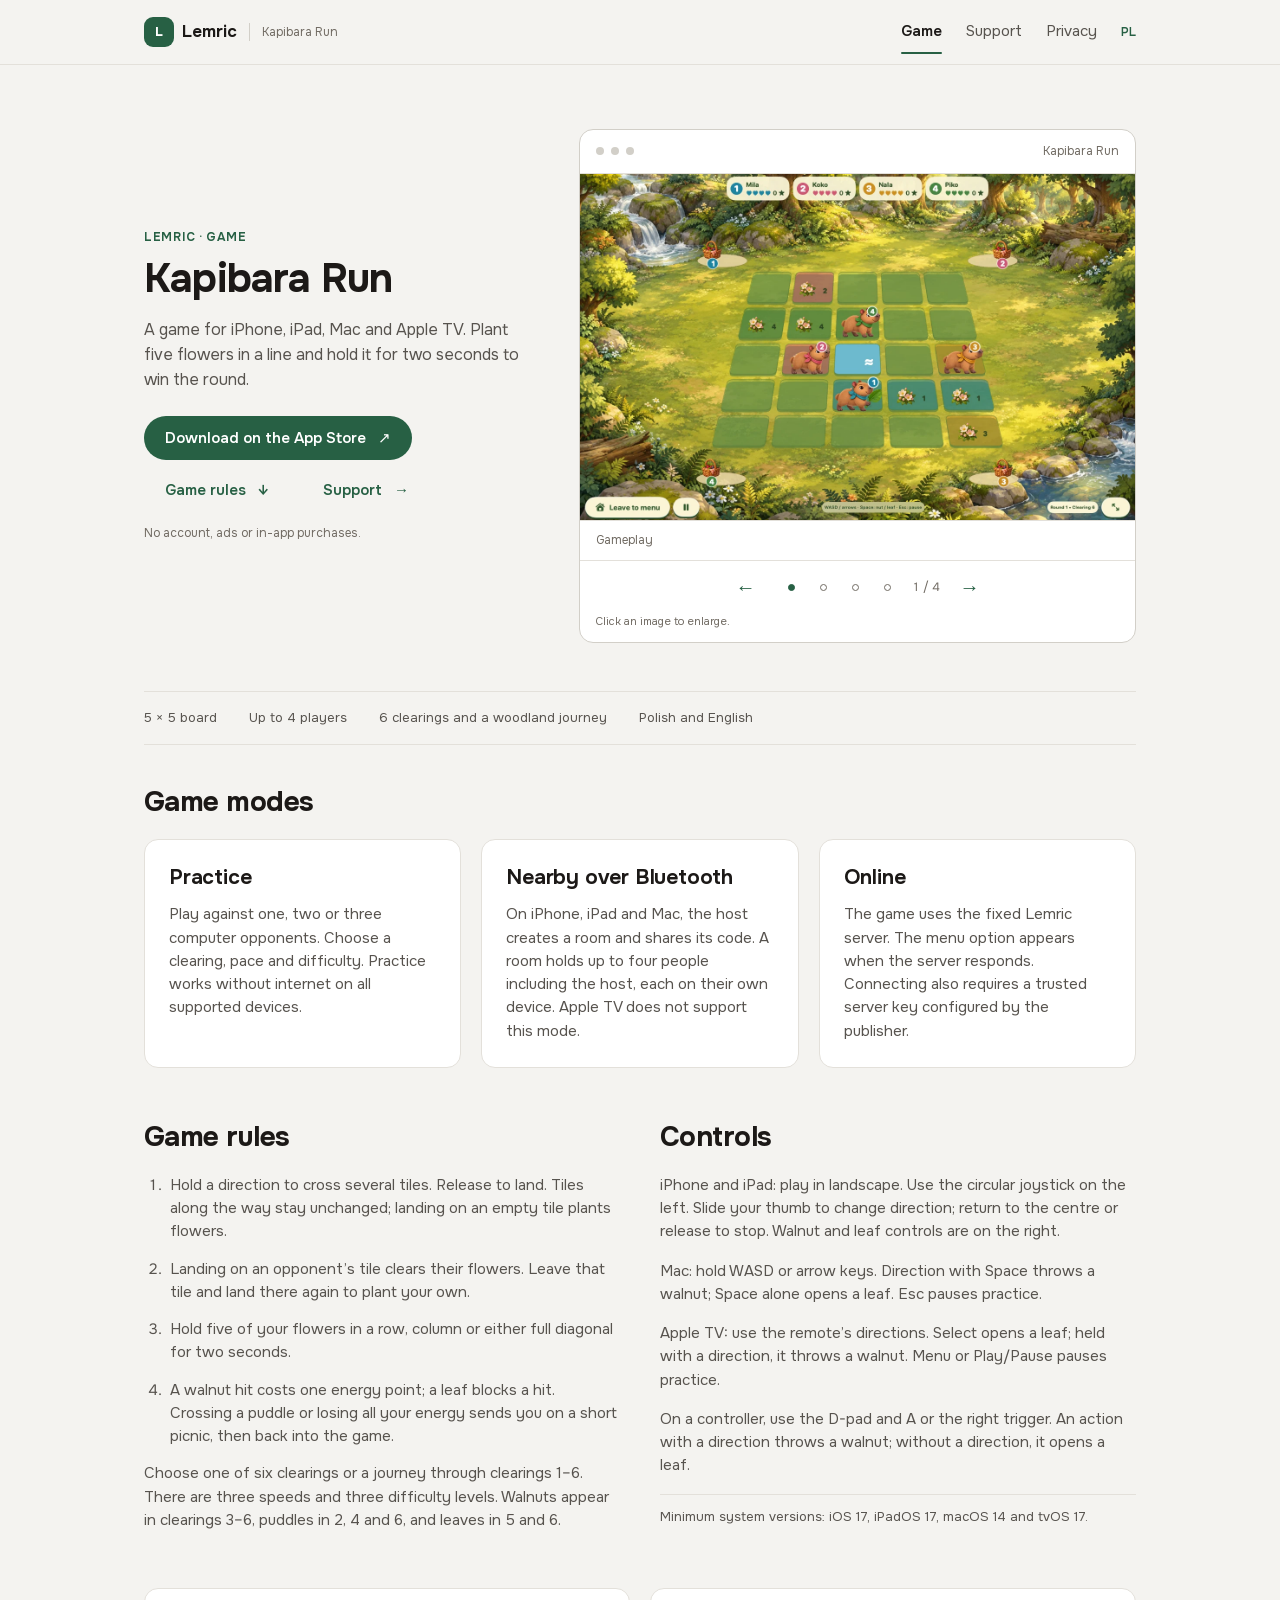
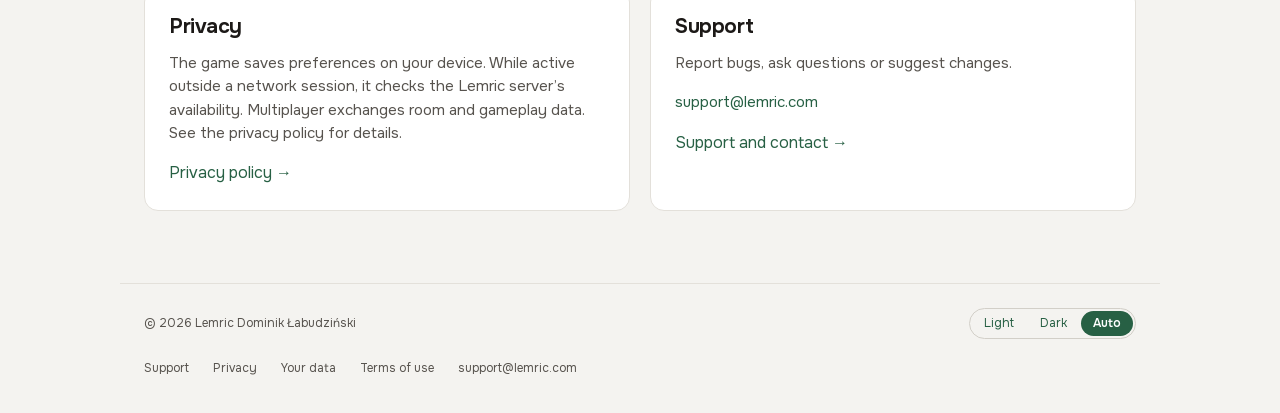
==== commit 321df65f: "fx" ====
--- a/en/index.html
+++ b/en/index.html
@@ -5,11 +5,11 @@
 <meta charset="utf-8"/>
 <meta content="width=device-width, initial-scale=1" name="viewport"/>
 <meta content="light dark" name="color-scheme"/>
-<meta content="Kapibara Run — a game for iPhone, iPad and Mac. Rules, support and privacy policy." name="description"/>
+<meta content="Kapibara Run for iPhone, iPad, Mac and Apple TV. Game rules, controls, support and privacy policy." name="description"/>
 <meta content="strict-origin-when-cross-origin" name="referrer"/>
 <meta content="website" property="og:type"/>
 <meta content="Kapibara Run · Lemric" property="og:title"/>
-<meta content="Kapibara Run — a game for iPhone, iPad and Mac. Rules, support and privacy policy." property="og:description"/>
+<meta content="Kapibara Run for iPhone, iPad, Mac and Apple TV. Game rules, controls, support and privacy policy." property="og:description"/>
 <title>Kapibara Run · Lemric</title>
 <link href="../assets/icon.png" rel="icon" type="image/png"/>
 <link href="../assets/style.css" rel="stylesheet"/>
@@ -18,7 +18,7 @@
 <body>
 <a class="skip" href="#main">Skip to content</a>
 <header class="masthead"><div class="masthead-inner"><a class="brand" href="index.html"><span aria-hidden="true" class="brand-mark">L</span><span>Lemric</span></a><span class="product-name">Kapibara Run</span><nav aria-label="Main navigation"><a aria-current="page" href="index.html">Game</a><a href="support.html">Support</a><a href="privacy.html">Privacy</a><a class="language" href="../index.html" hreflang="pl" lang="pl">PL</a></nav></div></header>
-<main class="site-main wrap" id="main"><section class="product-hero"><div class="hero-copy"><p class="eyebrow">LEMRIC · GAME</p><h1>Kapibara Run</h1><p class="lead">A game for iPhone, iPad and Mac. Plant five flowers in a line and hold it for two seconds to win the round.</p><div class="actions store-action"><a class="button" href="https://apps.apple.com/us/app/kapibararun/id6821658187">Download on the App Store<span aria-hidden="true">↗</span></a></div><div class="actions"><a class="button button-quiet" href="#game">Game rules<span aria-hidden="true">↓</span></a><a class="button button-quiet" href="support.html">Support<span aria-hidden="true">→</span></a></div><p class="hero-note">No account, ads or in-app purchases.</p></div><section class="product-preview screenshot-carousel" data-carousel="" aria-label="Game screenshots" aria-roledescription="carousel">
+<main class="site-main wrap" id="main"><section class="product-hero"><div class="hero-copy"><p class="eyebrow">LEMRIC · GAME</p><h1>Kapibara Run</h1><p class="lead">A game for iPhone, iPad, Mac and Apple TV. Plant five flowers in a line and hold it for two seconds to win the round.</p><div class="actions store-action"><a class="button" href="https://apps.apple.com/us/app/kapibararun/id6821658187">Download on the App Store<span aria-hidden="true">↗</span></a></div><div class="actions"><a class="button button-quiet" href="#game">Game rules<span aria-hidden="true">↓</span></a><a class="button button-quiet" href="support.html">Support<span aria-hidden="true">→</span></a></div><p class="hero-note">No account, ads or in-app purchases.</p></div><section class="product-preview screenshot-carousel" data-carousel="" aria-label="Game screenshots" aria-roledescription="carousel">
 <div class="preview-bar"><span aria-hidden="true"></span><span aria-hidden="true"></span><span aria-hidden="true"></span><small>Kapibara Run</small></div>
 <div class="carousel-track" tabindex="0" aria-label="Screenshots — swipe or use arrow keys">
 <figure class="carousel-slide" role="group" aria-roledescription="slide" aria-label="1 of 4: Gameplay"><a href="../assets/screenshots/en/game.webp" aria-label="Enlarge: Gameplay"><img src="../assets/screenshots/en/game.webp" width="1280" height="800" alt="Game board with four capybaras, flowers and energy indicators" fetchpriority="high"/></a><figcaption>Gameplay</figcaption></figure>
@@ -35,10 +35,10 @@
 <p class="carousel-hint">Click an image to enlarge.</p>
 <dialog class="screenshot-dialog" aria-label="Enlarged game screenshot"><div class="dialog-content"><button class="dialog-close" type="button" autofocus="">Close <span aria-hidden="true">×</span></button><figure><img src="../assets/screenshots/en/game.webp" width="1280" height="800" alt="Game board with four capybaras, flowers and energy indicators" loading="lazy"/><figcaption>Gameplay</figcaption></figure></div></dialog>
 </section></section>
-<ul aria-label="Game information" class="feature-strip"><li>5 × 5 board</li><li>Up to 4 players</li><li>AI · Bluetooth · Online</li><li>Polish · English</li></ul>
-<section class="page-section"><h2>Game modes</h2><div class="cards-grid"><article class="info-card"><h3>Practice</h3><p>Play against computer opponents. Choose a clearing, pace and difficulty. Works without internet.</p></article><article class="info-card"><h3>Nearby</h3><p>Connect over Bluetooth. The host creates a room and shares the code. Up to four players can join.</p></article><article class="info-card"><h3>Online</h3><p>Play on the fixed Lemric server. Online play is available when the service is responding.</p></article></div></section>
-<section class="page-section rules-layout" id="game"><div><h2>Game rules</h2><ol class="rules-list"><li>Hold a direction to cross tiles. Release to land and plant flowers only on the final tile.</li><li>Landing on another player’s tile clears their flowers. Leave and land there again to plant your own.</li><li>Hold five flowers in a row, column or main diagonal for two seconds.</li><li>A walnut hit costs energy. A leaf blocks a hit. Puddles or empty energy mean a short picnic break.</li></ol></div><div><h2>Controls</h2><p>iPhone and iPad: landscape, direction controls on the left, walnut and leaf on the right.</p><p>Mac: WASD or arrow keys. Direction + Space throws a walnut; Space alone opens a leaf.</p><p>A game controller is also supported. Leaves are available in clearings 5 and 6.</p><p class="requirements">Requires iOS / iPadOS 17 or later, or macOS 14 or later.</p></div></section>
-<section class="page-section details-grid"><article class="info-card"><h2>Privacy</h2><p>Preferences stay on your device. Network sessions exchange gameplay data. In the menu and practice mode, the app also checks the fixed Lemric server. See the policy for details.</p><a href="privacy.html">Privacy policy <span aria-hidden="true">→</span></a></article><article class="info-card"><h2>Support</h2><p>Report bugs, ask questions or suggest changes.</p><p><a href="mailto:support@lemric.com">support@lemric.com</a></p><a href="support.html">Support and contact <span aria-hidden="true">→</span></a></article></section></main>
+<ul aria-label="Game information" class="feature-strip"><li>5 × 5 board</li><li>Up to 4 players</li><li>6 clearings and a woodland journey</li><li>Polish and English</li></ul>
+<section class="page-section"><h2>Game modes</h2><div class="cards-grid"><article class="info-card"><h3>Practice</h3><p>Play against one, two or three computer opponents. Choose a clearing, pace and difficulty. Practice works without internet on all supported devices.</p></article><article class="info-card"><h3>Nearby over Bluetooth</h3><p>On iPhone, iPad and Mac, the host creates a room and shares its code. A room holds up to four people including the host, each on their own device. Apple TV does not support this mode.</p></article><article class="info-card"><h3>Online</h3><p>The game uses the fixed Lemric server. The menu option appears when the server responds. Connecting also requires a trusted server key configured by the publisher.</p></article></div></section>
+<section class="page-section rules-layout" id="game"><div><h2>Game rules</h2><ol class="rules-list"><li>Hold a direction to cross several tiles. Release to land. Tiles along the way stay unchanged; landing on an empty tile plants flowers.</li><li>Landing on an opponent’s tile clears their flowers. Leave that tile and land there again to plant your own.</li><li>Hold five of your flowers in a row, column or either full diagonal for two seconds.</li><li>A walnut hit costs one energy point; a leaf blocks a hit. Crossing a puddle or losing all your energy sends you on a short picnic, then back into the game.</li></ol><p>Choose one of six clearings or a journey through clearings 1–6. There are three speeds and three difficulty levels. Walnuts appear in clearings 3–6, puddles in 2, 4 and 6, and leaves in 5 and 6.</p></div><div><h2>Controls</h2><p>iPhone and iPad: play in landscape. Use the circular joystick on the left. Slide your thumb to change direction; return to the centre or release to stop. Walnut and leaf controls are on the right.</p><p>Mac: hold WASD or arrow keys. Direction with Space throws a walnut; Space alone opens a leaf. Esc pauses practice.</p><p>Apple TV: use the remote’s directions. Select opens a leaf; held with a direction, it throws a walnut. Menu or Play/Pause pauses practice.</p><p>On a controller, use the D-pad and A or the right trigger. An action with a direction throws a walnut; without a direction, it opens a leaf.</p><p class="requirements">Minimum system versions: iOS 17, iPadOS 17, macOS 14 and tvOS 17.</p></div></section>
+<section class="page-section details-grid"><article class="info-card"><h2>Privacy</h2><p>The game saves preferences on your device. While active outside a network session, it checks the Lemric server’s availability. Multiplayer exchanges room and gameplay data. See the privacy policy for details.</p><a href="privacy.html">Privacy policy <span aria-hidden="true">→</span></a></article><article class="info-card"><h2>Support</h2><p>Report bugs, ask questions or suggest changes.</p><p><a href="mailto:support@lemric.com">support@lemric.com</a></p><a href="support.html">Support and contact <span aria-hidden="true">→</span></a></article></section></main>
 <footer class="footer wrap"><div class="footer-top"><p>© 2026 Lemric Dominik Łabudziński</p><div aria-label="Colour theme" class="theme-switcher" role="group"><button aria-pressed="false" data-theme-choice="light" type="button">Light</button><button aria-pressed="false" data-theme-choice="dark" type="button">Dark</button><button aria-pressed="true" data-theme-choice="auto" type="button">Auto</button></div></div><nav aria-label="Footer" class="footer-links"><a href="support.html">Support</a><a href="privacy.html">Privacy</a><a href="privacy-choices.html">Your data</a><a href="terms.html">Terms of use</a><a href="mailto:support@lemric.com">support@lemric.com</a></nav></footer>
 <script src="../assets/carousel.js"></script>
 </body>
